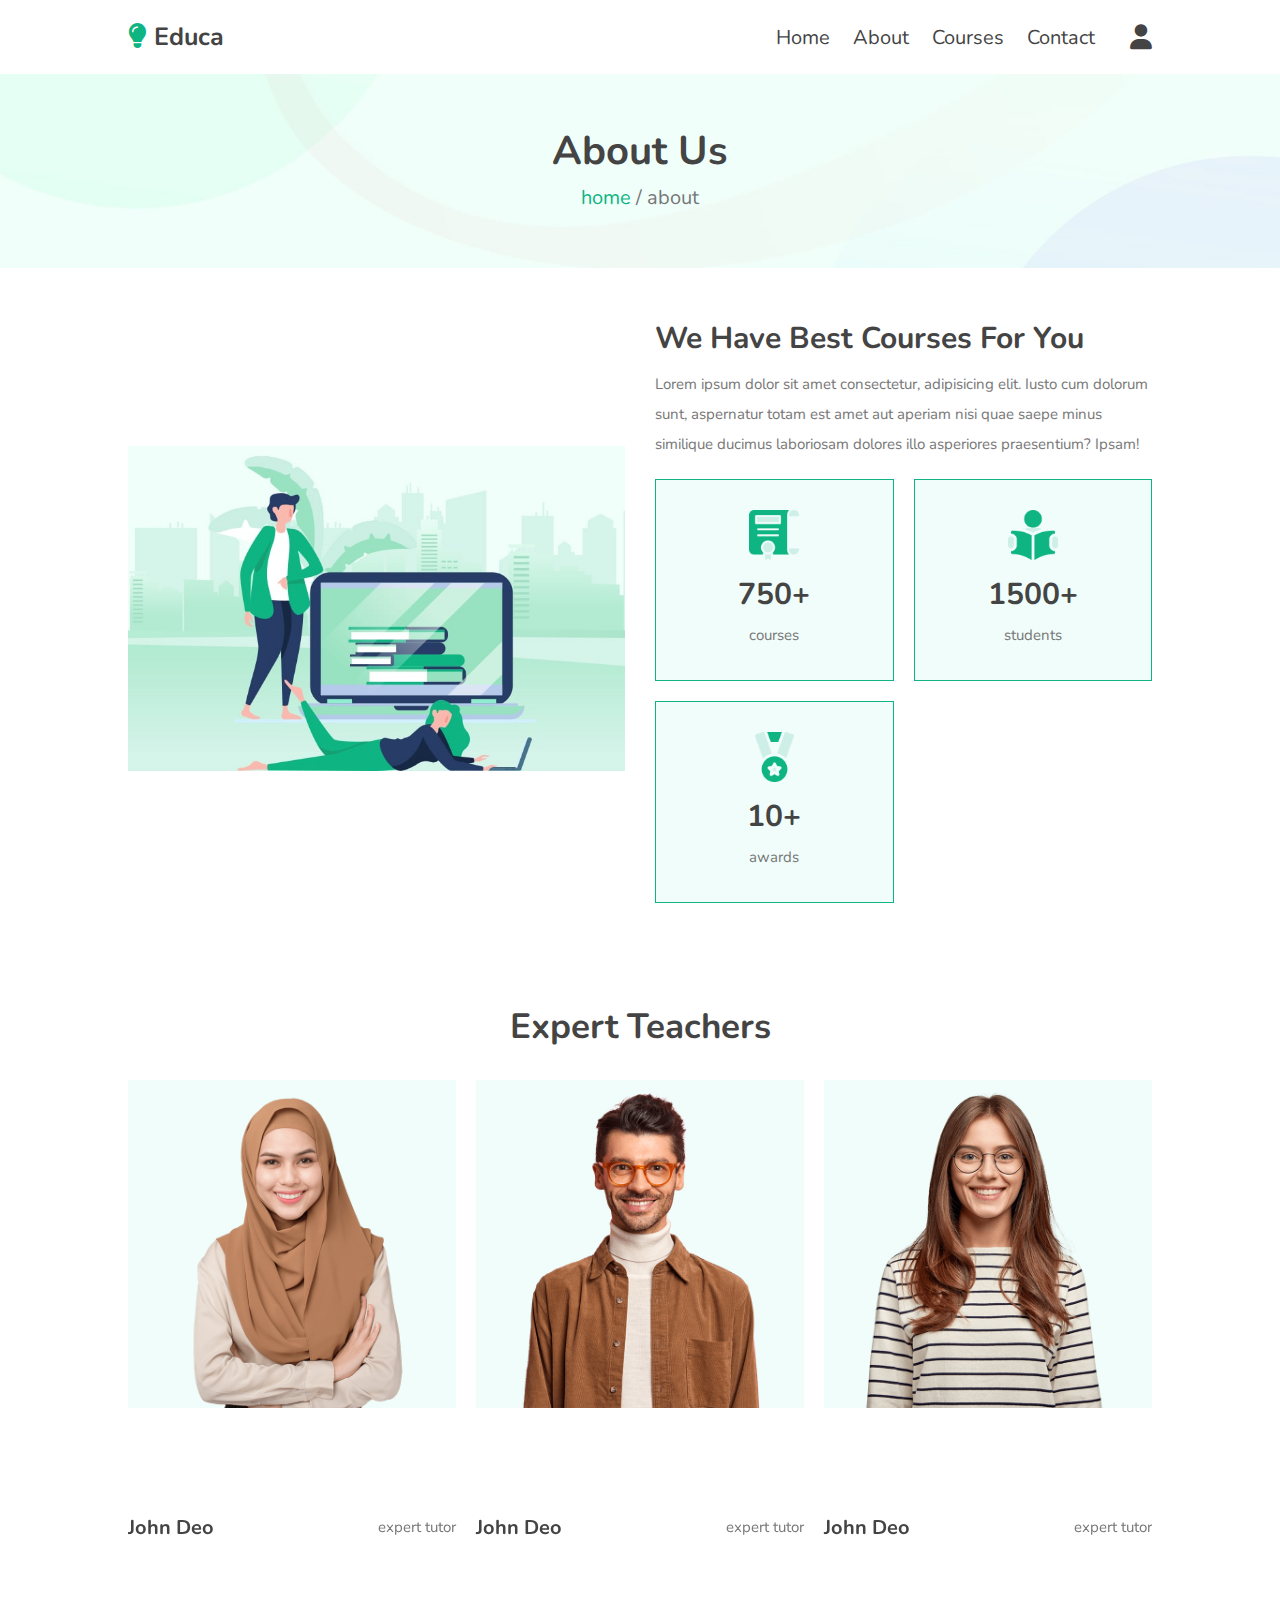
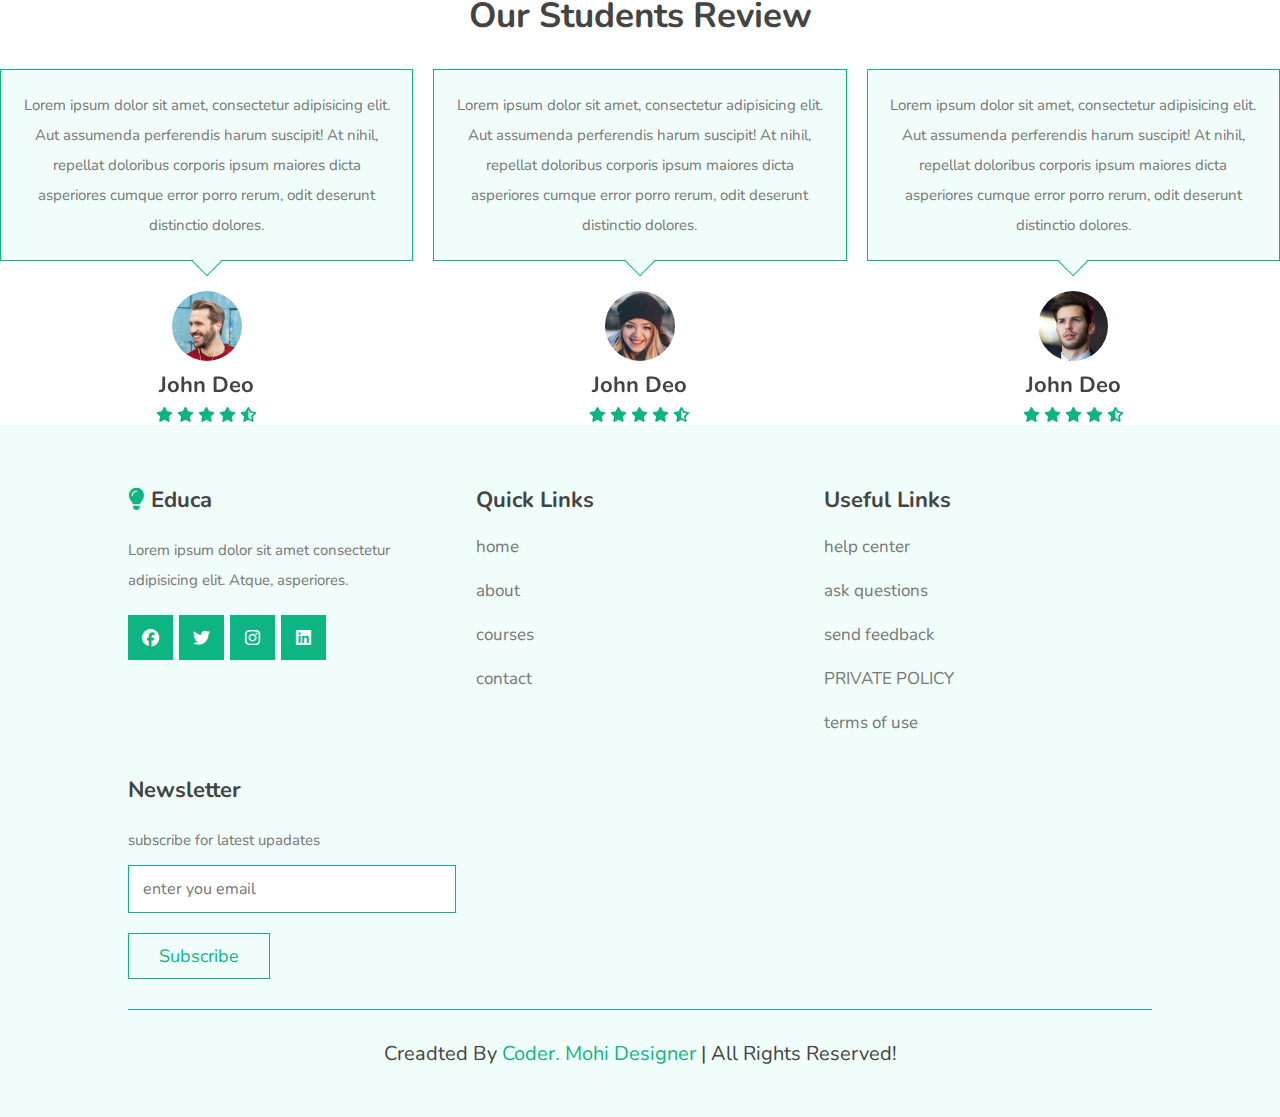
==== about.html @ 95755ebb "first upload" ====
<!DOCTYPE html>
<html lang="en">
<head>
    <meta charset="UTF-8">
    <meta http-equiv="X-UA-Compatible" content="IE=edge">
    <meta name="viewport" content="width=device-width, initial-scale=1.0">
    <title>About</title>

    <!-- Font awesome -->
 <link rel="stylesheet" href="https://cdnjs.cloudflare.com/ajax/libs/font-awesome/6.2.0/css/all.min.css">

      <!-- swiper css link -->
      <link rel="stylesheet" href="https://cdn.jsdelivr.net/npm/swiper@8/swiper-bundle.min.css">
    <!-- folder css -->
    <link rel="stylesheet" href="./css/style.css">
</head>
<body>


    <!-- header section starts -->
    <header class="header">
        <a href="#" class="logo" > <i class="fas fa-lightbulb"></i> educa</a>

        <nav class="navbar">
            <div id="close-navbar"  class="fas fa-times"></div>
            <a href="index.html">home</a>
            <a href="about.html">about</a>
            <a href="courses.html">courses</a>
            <a href="contact.html">contact</a>
        </nav>

            <div class="icons">
                <div id="menu-btn" class="fas fa-bars"></div>
                <div id="account-btn" class="fas fa-user"></div>
            </div>
    </header>


        <!-- account form section starts -->


        <div class="account-form">
            <div id="close-form" class="fas fa-times"></div>
                <div class="buttons">
            <span class="btn active login-btn">login</span>
            <span class="btn register-btn">register</span>

            <form class="login-form active" action="">
            <h3>login now</h3>
            <input type="email" placeholder="enter your email " class="box">
            <input type="password" placeholder="enter your password " class="box">
            <div class="flex">
                <input type="checkbox" name="" id="remember-me">
                <label for="remember-me">remember me</label>
                <a href="#">forgot password?</a>
            </div>
            <input type="submit" value="login now" class="btn">
        </form>

        <form class="register-form" action="">
            <h3>register now</h3>
            <input type="email" placeholder="enter your email " class="box">
            <input type="password" placeholder="enter your password " class="box">
            <input type="password" placeholder="confirm your password " class="box">
            <input type="submit" value="register now" class="btn">
        </form>
        </div>
        </div>

    <!-- account form section end -->
    <!-- header section end -->


        <section class="heading-link">
            <h3>about us</h3>
            <p><a href="index.html">home</a> / about</p>
        </section>


        <!-- about section starts  -->


        <section class="about">

            <div class="image">
                <img src="images/about-img.jpg" alt="">
            </div>

            <div class="content">
                <h3 class="about-title">we have best courses for you </h3>
                <p>Lorem ipsum dolor sit amet consectetur, adipisicing elit. Iusto cum dolorum sunt, aspernatur
             totam est amet aut aperiam nisi quae saepe minus similique ducimus laboriosam dolores illo asperiores praesentium? Ipsam!</p>
             <div class="icons-container">
                <div class="icons">
                    <img src="images/about-icon-1.png" alt="">
                    <h3>750+</h3>
                    <span>courses</span>
                </div>
                <div class="icons">
                    <img src="images/about-icon-2.png" alt="">
                    <h3>1500+</h3>
                    <span>students</span>
                    
                </div>
                <div class="icons">
                    <img src="images/about-icon-3.png" alt="">
                    <h3>10+</h3>
                    <span>awards</span>
                </div>
             </div>
            </div>
        </section>
        <!-- about section end -->

        <!--teachers section start -->


        <section class="teachers">

            <h1 class="heading"> expert teachers</h1>
            
            <div class="swiper teachers-slider">

                <div class="swiper-wrapper">
                <div class="swiper-slide slide">
                    <div class="image">
                        <img src="images/teacher-1.png" alt="">

                        <div class="share">
                            <a href="#" class="fab fa-facebook"></a>
                            <a href="#" class="fab fa-twitter"></a>
                            <a href="#" class="fab fa-instagram"></a>
                            <a href="#" class="fab fa-linkedin"></a>
                        </div>
                    </div>
                    <div class="content">
                        <h3>john deo</h3>
                        <span>expert tutor</span>
                    </div>
                </div>
                <div class="swiper-slide slide">
                    <div class="image">
                        <img src="images/teacher-2.png" alt="">

                        <div class="share">
                            <a href="#" class="fab fa-facebook"></a>
                            <a href="#" class="fab fa-twitter"></a>
                            <a href="#" class="fab fa-instagram"></a>
                            <a href="#" class="fab fa-linkedin"></a>
                        </div>
                    </div>
                    <div class="content">
                        <h3>john deo</h3>
                        <span>expert tutor</span>
                    </div>
                </div>
                <div class="swiper-slide slide">
                    <div class="image">
                        <img src="images/teacher-3.png" alt="">

                        <div class="share">
                            <a href="#" class="fab fa-facebook"></a>
                            <a href="#" class="fab fa-twitter"></a>
                            <a href="#" class="fab fa-instagram"></a>
                            <a href="#" class="fab fa-linkedin"></a>
                        </div>
                    </div>
                    <div class="content">
                        <h3>john deo</h3>
                        <span>expert tutor</span>
                    </div>
                </div>
                <div class="swiper-slide slide">
                    <div class="image">
                        <img src="images/teacher-4.png" alt="">

                        <div class="share">
                            <a href="#" class="fab fa-facebook"></a>
                            <a href="#" class="fab fa-twitter"></a>
                            <a href="#" class="fab fa-instagram"></a>
                            <a href="#" class="fab fa-linkedin"></a>
                        </div>
                    </div>
                    <div class="content">
                        <h3>john deo</h3>
                        <span>expert tutor</span>
                    </div>
                </div>
                <div class="swiper-slide slide">
                    <div class="image">
                        <img src="images/teacher-5.png" alt="">

                        <div class="share">
                            <a href="#" class="fab fa-facebook"></a>
                            <a href="#" class="fab fa-twitter"></a>
                            <a href="#" class="fab fa-instagram"></a>
                            <a href="#" class="fab fa-linkedin"></a>
                        </div>
                    </div>
                    <div class="content">
                        <h3>john deo</h3>
                        <span>expert tutor</span>
                    </div>
                </div>
                <div class="swiper-slide slide">
                    <div class="image">
                        <img src="images/teacher-6.png" alt="">

                        <div class="share">
                            <a href="#" class="fab fa-facebook"></a>
                            <a href="#" class="fab fa-twitter"></a>
                            <a href="#" class="fab fa-instagram"></a>
                            <a href="#" class="fab fa-linkedin"></a>
                        </div>
                    </div>
                    <div class="content">
                        <h3>john deo</h3>
                        <span>expert tutor</span>
                    </div>
                </div>
            </div>
            </div>
    </section>
        <!-- teachers section end -->


<!-- students reviwes section start -->

    <div class="reviews">
        <h1 class="heading">our students review</h1>

                <div class="swiper reviews-slider">

                    <div class="swiper-wrapper">

                        <div class="swiper-slide slide">

                            <p>Lorem ipsum dolor sit amet, consectetur adipisicing elit. Aut assumenda perferendis harum suscipit! At nihil, repellat doloribus corporis ipsum maiores dicta asperiores cumque error porro rerum,
                         odit deserunt distinctio dolores.</p>
                         <img src="images/pic-1.png" alt="">
                         <h3>john deo</h3>
                         <div class="stars">
                            <i class="fas fa-star"></i>
                            <i class="fas fa-star"></i>
                            <i class="fas fa-star"></i>
                            <i class="fas fa-star"></i>
                            <i class="fas fa-star-half-alt"></i>
                         </div>
                        </div>
                        <div class="swiper-slide slide">

                            <p>Lorem ipsum dolor sit amet, consectetur adipisicing elit. Aut assumenda perferendis harum suscipit! At nihil, repellat doloribus corporis ipsum maiores dicta asperiores cumque error porro rerum,
                         odit deserunt distinctio dolores.</p>
                         <img src="images/pic-2.png" alt="">
                         <h3>john deo</h3>
                         <div class="stars">
                            <i class="fas fa-star"></i>
                            <i class="fas fa-star"></i>
                            <i class="fas fa-star"></i>
                            <i class="fas fa-star"></i>
                            <i class="fas fa-star-half-alt"></i>
                         </div>
                        </div>

                        <div class="swiper-slide slide">

                            <p>Lorem ipsum dolor sit amet, consectetur adipisicing elit. Aut assumenda perferendis harum suscipit! At nihil, repellat doloribus corporis ipsum maiores dicta asperiores cumque error porro rerum,
                         odit deserunt distinctio dolores.</p>
                         <img src="images/pic-3.png" alt="">
                         <h3>john deo</h3>
                         <div class="stars">
                            <i class="fas fa-star"></i>
                            <i class="fas fa-star"></i>
                            <i class="fas fa-star"></i>
                            <i class="fas fa-star"></i>
                            <i class="fas fa-star-half-alt"></i>
                         </div>
                        </div>

                        <div class="swiper-slide slide">

                            <p>Lorem ipsum dolor sit amet, consectetur adipisicing elit. Aut assumenda perferendis harum suscipit! At nihil, repellat doloribus corporis ipsum maiores dicta asperiores cumque error porro rerum,
                         odit deserunt distinctio dolores.</p>
                         <img src="images/pic-4.png" alt="">
                         <h3>john deo</h3>
                         <div class="stars">
                            <i class="fas fa-star"></i>
                            <i class="fas fa-star"></i>
                            <i class="fas fa-star"></i>
                            <i class="fas fa-star"></i>
                            <i class="fas fa-star-half-alt"></i>
                         </div>
                        </div>

                        <div class="swiper-slide slide">

                            <p>Lorem ipsum dolor sit amet, consectetur adipisicing elit. Aut assumenda perferendis harum suscipit! At nihil, repellat doloribus corporis ipsum maiores dicta asperiores cumque error porro rerum,
                         odit deserunt distinctio dolores.</p>
                         <img src="images/pic-5.png" alt="">
                         <h3>john deo</h3>
                         <div class="stars">
                            <i class="fas fa-star"></i>
                            <i class="fas fa-star"></i>
                            <i class="fas fa-star"></i>
                            <i class="fas fa-star"></i>
                            <i class="fas fa-star-half-alt"></i>
                         </div>
                        </div>

                        <div class="swiper-slide slide">

                            <p>Lorem ipsum dolor sit amet, consectetur adipisicing elit. Aut assumenda perferendis harum suscipit! At nihil, repellat doloribus corporis ipsum maiores dicta asperiores cumque error porro rerum,
                         odit deserunt distinctio dolores.</p>
                         <img src="images/pic-6.png" alt="">
                         <h3>john deo</h3>
                         <div class="stars">
                            <i class="fas fa-star"></i>
                            <i class="fas fa-star"></i>
                            <i class="fas fa-star"></i>
                            <i class="fas fa-star"></i>
                            <i class="fas fa-star-half-alt"></i>
                         </div>
                        </div>
                    </div>
                </div>
    </div>
<!-- students reviwes section end -->






<!-- footer section starts -->

        <section class="footer">
            <div class="box-container">

                <div class="box">
                    <h3> <i class="fas fa-lightbulb"></i> educa</h3>
                    <p>Lorem ipsum dolor sit amet consectetur adipisicing elit. Atque, asperiores.</p>
                    <div class="share">
                        <a href="#" class="fab fa-facebook"></a>
                        <a href="#" class="fab fa-twitter"></a>
                        <a href="#" class="fab fa-instagram"></a>
                        <a href="#" class="fab fa-linkedin"></a>
                    </div>
                </div>
                <div class="box">
                    <h3>quick links</h3>
                    <a href="index.html" class="link">home</a>
                    <a href="about.html" class="link">about</a>
                    <a href="courses.html" class="link">courses</a>
                    <a href="contact.html" class="link">contact</a>
                </div>
                <div class="box">
                    <h3>useful links</h3>
                    <a href="#" class="link">help center</a>
                    <a href="#" class="link">ask questions</a>
                    <a href="#" class="link">send feedback</a>
                    <a href="#" class="link">PRIVATE POLICY</a>
                    <a href="#" class="link">terms of use</a>
                </div>
                <div class="box">
                    <h3>newsletter</h3>
                    <p>subscribe for latest upadates</p>
                    <form action=""></form>
                    <input type="email" name="" id="" placeholder="enter you email" class="email">
                    <input type="submit" value="subscribe" class="btn">
                </div>
            </div>

            <div class="credit">creadted by <span>Coder. mohi designer</span> | all rights reserved! </div>
        </section>
<!-- footer section end -->






 <!-- swiper link -->
        <script src="https://cdn.jsdelivr.net/npm/swiper@8/swiper-bundle.min.js"></script>
    <!-- js folder  -->
    <script src="./js/script.js"></script>
</body>
</html>
---- css/style.css ----
@import url("https://fonts.googleapis.com/css2?family=Nunito:wght@200;300;400;500;600&display=swap");
* {
  font-family: "Nunito", sans-serif;
  margin: 0;
  padding: 0;
  box-sizing: border-box;
  outline: none;
  border: none;
  text-decoration: none;
  transition: all 0.2s linear;
}

img {
  user-select: none;
}

html {
  font-size: 62.5%;
  overflow-x: hidden;
}
html::-webkit-scrollbar {
  width: 1rem;
}
html::-webkit-scrollbar-track {
  background: transparent;
}
html::-webkit-scrollbar-thumb {
  background: #0eb582;
}

section {
  padding: 5rem 10%;
}

.heading-link {
  text-align: center;
  background: url(../images/heading-bg.jpg) no-repeat;
  background-size: cover;
  background-position: center;
}
.heading-link h3 {
  font-size: 4rem;
  text-transform: capitalize;
  color: #444;
}
.heading-link p {
  font-size: 2rem;
  line-height: 2;
  color: #777;
}
.heading-link p a {
  color: #0eb582;
}
.heading-link p a:hover {
  text-decoration: underline;
}

.heading {
  text-align: center;
  margin-bottom: 3rem;
  font-size: 3.5rem;
  text-transform: capitalize;
  color: #444;
}

.btn {
  display: inline-block;
  margin-top: 1rem;
  padding: 1rem 3rem;
  font-size: 1.8rem;
  border: 0.1rem solid #0eb582;
  background: #f0fdfa;
  color: #0eb582;
  cursor: pointer;
  text-transform: capitalize;
}
.btn:hover {
  background: #0eb582;
  color: #fff;
}

.header {
  position: static;
  top: 0;
  left: 0;
  right: 0;
  background: #fff;
  box-shadow: 0 0.5rem 1rem rgba(0, 0, 0, 0.1);
  padding: 2rem 10%;
  display: flex;
  align-items: center;
  z-index: 1000;
}
.header .logo {
  margin-right: auto;
  font-size: 2.5rem;
  text-transform: capitalize;
  color: #444;
  font-weight: bolder;
}
.header .logo i {
  color: #0eb582;
}
.header .navbar {
  position: relative;
}
.header .navbar #close-navbar {
  position: absolute;
  top: 1.5rem;
  right: 2rem;
  font-size: 4rem;
  cursor: pointer;
  color: #444;
  display: none;
}
.header .navbar #close-navbar:hover {
  transform: rotate(90deg);
}
.header .navbar a {
  margin-right: 2rem;
  font-size: 2rem;
  text-transform: capitalize;
  color: #444;
}
.header .navbar a:hover {
  color: #0eb582;
}
.header .icons div {
  cursor: pointer;
  font-size: 2.5rem;
  color: #444;
  margin-left: 1.5rem;
}
.header .icons div:hover {
  color: #0eb582;
}
.header #menu-btn {
  display: none;
}

.account-form {
  position: fixed;
  top: 0;
  right: -105%;
  width: 35rem;
  background: #fff;
  display: flex;
  flex-flow: column;
  gap: 2rem;
  justify-content: center;
  height: 100%;
  z-index: 1200;
  padding: 2rem;
  text-align: center;
}
.account-form.active {
  right: 0;
  box-shadow: 0 0 0 100vh rgba(0, 0, 0, 0.8);
}
.account-form #close-form {
  position: absolute;
  top: 1.5rem;
  right: 2.5rem;
  font-size: 4rem;
  cursor: pointer;
  color: #444;
}
.account-form #close-form:hover {
  transform: rotate(90deg);
}
.account-form form {
  border: 0.1rem solid #0eb582;
  padding: 2rem;
  display: none;
}
.account-form form.active {
  display: block;
}
.account-form form h3 {
  font-size: 2.5rem;
  text-transform: capitalize;
  color: #444;
  padding-bottom: 0.5rem;
  text-transform: uppercase;
}
.account-form form .box {
  width: 100%;
  padding: 1.2rem 1.4rem;
  border: 0.1rem solid #0eb582;
  font-size: 1.6rem;
  margin: 0.7rem 0;
}
.account-form form .flex {
  padding: 1rem 0;
  display: flex;
  align-items: center;
  gap: 0.5rem;
}
.account-form form .flex label {
  font-size: 1.5rem;
  color: #777;
  cursor: pointer;
}
.account-form form .flex a {
  font-size: 1.5rem;
  color: #777;
  margin-left: auto;
}
.account-form form .flex a:hover {
  text-decoration: underline;
  color: #0eb582;
}
.account-form form .btn {
  width: 100%;
}
.account-form .buttons .btn {
  margin: 0 0.5rem;
  margin-bottom: 2rem;
}
.account-form .buttons .btn.active {
  background: #0eb582;
  color: #fff;
}

.home {
  padding: 0;
}
.home .slide {
  display: flex;
  align-items: center;
  height: 60rem;
  background-size: cover !important;
  background-position: center !important;
}
.home .slide .content {
  width: 50rem;
}
.home .slide .content h3 {
  font-size: 5rem;
  text-transform: capitalize;
  color: #444;
  color: #fff;
}
.home .slide .content p {
  font-size: 1.6rem;
  line-height: 2;
  color: #777;
  color: #eee;
  padding: 1rem 0;
}

.swiper-pagination-bullet-active {
  background: #0eb582;
}

.subject .box-container {
  display: grid;
  grid-template-columns: repeat(auto-fit, minmax(16rem, 1fr));
  gap: 2rem;
}
.subject .box-container .box {
  padding: 3rem 2rem;
  text-align: center;
  border: 0.1rem solid #0eb582;
  background: #f0fdfa;
  cursor: pointer;
}
.subject .box-container .box:hover {
  background: #0eb582;
}
.subject .box-container .box:hover h3 {
  color: #fff;
}
.subject .box-container .box:hover p {
  color: #eee;
}
.subject .box-container .box img {
  height: 10rem;
  margin-bottom: 0.7rem;
}
.subject .box-container .box h3 {
  font-size: 1.7rem;
  text-transform: capitalize;
  color: #444;
  padding: 0.5rem 0;
}
.subject .box-container .box p {
  font-size: 1.5rem;
  line-height: 2;
  color: #777;
}

.home-courses .slide {
  text-align: center;
  position: relative;
  background: #f0fdfa;
  overflow: hidden;
}
.home-courses .slide:hover .content {
  bottom: 0;
}
.home-courses .slide .image {
  padding: 2rem;
}
.home-courses .slide .image img {
  width: 100%;
  margin-bottom: 1.5rem;
}
.home-courses .slide .image h3 {
  font-size: 2rem;
  text-transform: capitalize;
  color: #444;
}
.home-courses .slide .content {
  position: absolute;
  bottom: -100%;
  right: 0;
  left: 0;
  background: #0eb582;
  padding: 2rem 3rem;
}
.home-courses .slide .content h3 {
  font-size: 2rem;
  text-transform: capitalize;
  color: #444;
  color: #fff;
}
.home-courses .slide .content p {
  padding: 1rem 0;
  font-size: 1.5rem;
  line-height: 2;
  color: #777;
  color: #eee;
}
.home-courses .slide .content .btn:hover {
  background: #444;
}

.about {
  display: flex;
  align-items: center;
  flex-wrap: wrap;
  gap: 3rem;
}
.about .image {
  flex: 1 1 40rem;
}
.about .image img {
  width: 100%;
}
.about .content {
  flex: 1 1 40rem;
}
.about .content .about-title {
  font-size: 3rem;
  text-transform: capitalize;
  color: #444;
}
.about .content p {
  font-size: 1.5rem;
  line-height: 2;
  color: #777;
  padding: 1rem 0;
}
.about .content .icons-container {
  margin-top: 1rem;
  display: grid;
  grid-template-columns: repeat(auto-fit, minmax(16rem, 1fr));
  gap: 2rem;
}
.about .content .icons-container .icons {
  text-align: center;
  border: 0.1rem solid #0eb582;
  background: #f0fdfa;
  padding: 3rem 2rem;
}
.about .content .icons-container .icons img {
  height: 5rem;
  margin-bottom: 0.5rem;
}
.about .content .icons-container .icons h3 {
  padding: 0.5rem 0;
  font-size: 3rem;
  text-transform: capitalize;
  color: #444;
}
.about .content .icons-container .icons span {
  font-size: 1.5rem;
  line-height: 2;
  color: #777;
}

.teachers .slide {
  text-align: center;
}
.teachers .slide:hover .image img {
  background: #0eb582;
}
.teachers .slide:hover .image .share {
  bottom: 0;
}
.teachers .slide .image {
  position: relative;
  overflow: hidden;
}
.teachers .slide .image img {
  background: #f0fdfa;
  width: 100%;
}
.teachers .slide .image .share {
  position: relative;
  bottom: -10rem;
  left: 0;
  right: 0;
  background: rgba(0, 0, 0, 0.8);
  padding: 3rem;
}
.teachers .slide .image .share a {
  font-size: 3rem;
  margin: 0 1rem;
  color: #fff;
}
.teachers .slide .image .share a:hover {
  color: #0eb582;
}
.teachers .slide .content {
  display: flex;
  padding-top: 1rem;
  align-items: center;
  justify-content: space-between;
}
.teachers .slide .content h3 {
  font-size: 2rem;
  text-transform: capitalize;
  color: #444;
}
.teachers .slide .content span {
  font-size: 1.5rem;
  line-height: 2;
  color: #777;
}

.reviews .slide {
  text-align: center;
}
.reviews .slide p {
  font-size: 1.5rem;
  line-height: 2;
  color: #777;
  position: relative;
  background: #f0fdfa;
  border: 0.1rem solid #0eb582;
  margin-bottom: 3rem;
  padding: 2rem;
}
.reviews .slide p::before {
  content: "";
  position: absolute;
  bottom: -1.2rem;
  left: 50%;
  transform: translateX(-50%) rotate(45deg);
  background: #f0fdfa;
  border-bottom: 0.1rem solid #0eb582;
  border-right: 0.1rem solid #0eb582;
  height: 2rem;
  width: 2rem;
}
.reviews .slide img {
  height: 7rem;
  width: 7rem;
  border-radius: 50%;
}
.reviews .slide h3 {
  font-size: 2.2rem;
  text-transform: capitalize;
  color: #444;
  padding: 0.5rem 0;
}
.reviews .slide .stars {
  font-size: 1.5rem;
  color: #0eb582;
}

.courses .box-container {
  display: grid;
  grid-template-columns: repeat(auto-fit, minmax(30rem, 1fr));
  gap: 2rem;
}
.courses .box-container .box:HOVER .image img {
  transform: scale(1.1);
}
.courses .box-container .box.hide {
  display: none;
}
.courses .box-container .box .image {
  height: 25rem;
  overflow: hidden;
  position: relative;
}
.courses .box-container .box .image img {
  height: 100%;
  width: 100%;
  object-fit: cover;
}
.courses .box-container .box .image h3 {
  font-size: 1.5rem;
  text-transform: capitalize;
  color: #444;
  position: absolute;
  top: 1rem;
  left: 1rem;
  padding: 0.5rem 1.5rem;
  background: #fff;
}
.courses .box-container .box .content {
  padding: 2rem;
  text-align: center;
  border: 0.1rem solid #0eb582;
}
.courses .box-container .box .content h3 {
  font-size: 2rem;
  text-transform: capitalize;
  color: #444;
}
.courses .box-container .box .content p {
  padding: 1rem 0;
  font-size: 1.5rem;
  line-height: 2;
  color: #777;
}
.courses .box-container .box .content .icons {
  display: flex;
  align-items: center;
  justify-content: space-between;
  margin-top: 2rem;
  padding-top: 2rem;
  border-top: 0.1rem solid #0eb582;
}
.courses .box-container .box .content .icons span {
  font-size: 1.5rem;
  text-transform: capitalize;
  color: #444;
}
.courses .box-container .box .content .icons span i {
  color: #0eb582;
  padding-right: 0.5rem;
}
.courses .load-more {
  margin-top: 2rem;
  text-align: center;
}

.contact .icons-container {
  margin-bottom: 3rem;
  display: grid;
  grid-template-columns: repeat(auto-fit, minmax(25rem, 1fr));
  gap: 2rem;
}
.contact .icons-container .icons {
  text-align: center;
  padding: 3rem 2rem;
  border: 0.1rem solid #0eb582;
  background: #f0fdfa;
}
.contact .icons-container .icons i {
  height: 6rem;
  width: 6rem;
  line-height: 6rem;
  font-size: 2rem;
  border-radius: 50%;
  margin-bottom: 0.5rem;
  color: #fff;
  background: #0eb582;
}
.contact .icons-container .icons h3 {
  font-size: 2rem;
  text-transform: capitalize;
  color: #444;
  padding: 0.5rem 0;
}
.contact .icons-container .icons p {
  font-size: 1.5rem;
  line-height: 2;
  color: #777;
}
.contact .row {
  display: flex;
  align-items: center;
  flex-wrap: wrap;
  gap: 2rem;
}
.contact .row .image {
  flex: 1 1 40rem;
}
.contact .row .image img {
  width: 100%;
}
.contact .row form {
  flex: 1 1 40rem;
  border: 0.1rem solid #0eb582;
  padding: 2rem;
}
.contact .row form h3 {
  font-size: 2.5rem;
  text-transform: capitalize;
  color: #444;
  padding-bottom: 1rem;
}
.contact .row form .box {
  width: 100%;
  padding: 1.2rem 1.4rem;
  border: 0.1rem solid #0eb582;
  font-size: 1.6rem;
  margin: 0.7rem 0;
}
.contact .row form .box:focus {
  background: #0eb582;
  color: #fff;
}
.contact .row form .box:focus::placeholder {
  color: #eee;
}
.contact .row form textarea {
  height: 15rem;
  resize: none;
}

.faq .accordion-container {
  display: flex;
  flex-wrap: wrap;
  gap: 2rem;
  align-items: center;
}
.faq .accordion-container .accordion {
  flex: 1 1 40rem;
  border: 0.1rem solid #0eb582;
}
.faq .accordion-container .accordion.active .accordion-heading {
  background: #0eb582;
}
.faq .accordion-container .accordion.active .accordion-heading h3 {
  color: #fff;
}
.faq .accordion-container .accordion.active .accordion-heading i {
  color: #fff;
  transform: rotate(180deg);
}
.faq .accordion-container .accordion.active .accordion-content {
  display: block;
}
.faq .accordion-container .accordion .accordion-heading {
  display: flex;
  align-items: center;
  justify-content: space-between;
  gap: 1rem;
  cursor: pointer;
  padding: 1.5rem;
}
.faq .accordion-container .accordion .accordion-heading h3 {
  font-size: 2rem;
  text-transform: capitalize;
  color: #444;
}
.faq .accordion-container .accordion .accordion-heading i {
  font-size: 2rem;
  color: #0eb582;
}
.faq .accordion-container .accordion .accordion-content {
  pad: 1.5rem;
  font-size: 1.5rem;
  line-height: 2;
  color: #777;
  border-top: 0.1rem solid #0eb582;
  display: none;
}

.logo-container {
  text-align: center;
  cursor: pointer;
}
.logo-container img {
  height: 10rem;
  pointer-events: none;
}

.footer {
  background: #f0fdfa;
}
.footer .box-container {
  display: grid;
  grid-template-columns: repeat(auto-fit, minmax(25rem, 1fr));
  gap: 2rem;
}
.footer .box-container .box h3 {
  font-size: 2.2rem;
  text-transform: capitalize;
  color: #444;
  padding: 1rem 0;
}
.footer .box-container .box h3 i {
  color: #0eb582;
}
.footer .box-container .box .share {
  margin-top: 1rem;
}
.footer .box-container .box .share a {
  height: 4.5rem;
  width: 4.5rem;
  line-height: 4.5rem;
  font-size: 1.7rem;
  background-color: #0eb582;
  color: #fff;
  margin-right: 0.3rem;
  text-align: center;
}
.footer .box-container .box .share a:hover {
  background-color: #444;
}
.footer .box-container .box .link {
  font-size: 1.7rem;
  line-height: 2;
  color: #777;
  padding: 0.5rem 0;
  display: block;
}
.footer .box-container .box .link:hover {
  color: #0eb582;
  text-decoration: underline;
}
.footer .box-container .box p {
  font-size: 1.5rem;
  line-height: 2;
  color: #777;
  padding: 1rem 0;
}
.footer .box-container .box .email {
  width: 100%;
  padding: 1.2rem 1.4rem;
  font-size: 1.6rem;
  border: 0.1rem solid #0eb582;
  margin-bottom: 1rem;
}
.footer .credit {
  text-align: center;
  margin-top: 3rem;
  padding-top: 3rem;
  font-size: 2rem;
  text-transform: capitalize;
  color: #444;
  border-top: 0.1rem solid #0eb582;
}
.footer .credit span {
  color: #0eb582;
}

@media (max-width: 1200px) {
  .header {
    padding: 2rem 5%;
  }
  section {
    padding: 2rem 5%;
  }
}
@media (max-width: 991px) {
  html {
    font-size: 55%;
  }
  .header {
    padding: 2rem;
  }
  section {
    padding: 23rem 2rem;
  }
}
@media (max-width: 768px) {
  .header #menu-btn {
    display: inline-block;
  }
  .header .navbar {
    position: fixed;
    top: 0;
    right: -105%;
    width: 30rem;
    background: #fff;
    height: 100%;
    display: flex;
    flex-flow: column;
    justify-content: center;
    z-index: 1200;
  }
  .header .navbar #close-navbar {
    display: block;
  }
  .header .navbar.active {
    box-shadow: 0 0 0 100vh rgba(0, 0, 0, 0.8);
    right: 0;
  }
  .header .navbar a {
    display: block;
    margin: 1rem 0;
    text-align: center;
    font-size: 3rem;
  }
  .home .slide .content h3 {
    font-size: 3rem;
  }
}
@media (max-width: 450px) {
  html {
    font-size: 50%;
  }
  .heading {
    font-size: 3rem;
  }
  .about .content .about-title {
    font-size: 4rem;
  }
}

/*# sourceMappingURL=style.css.map */
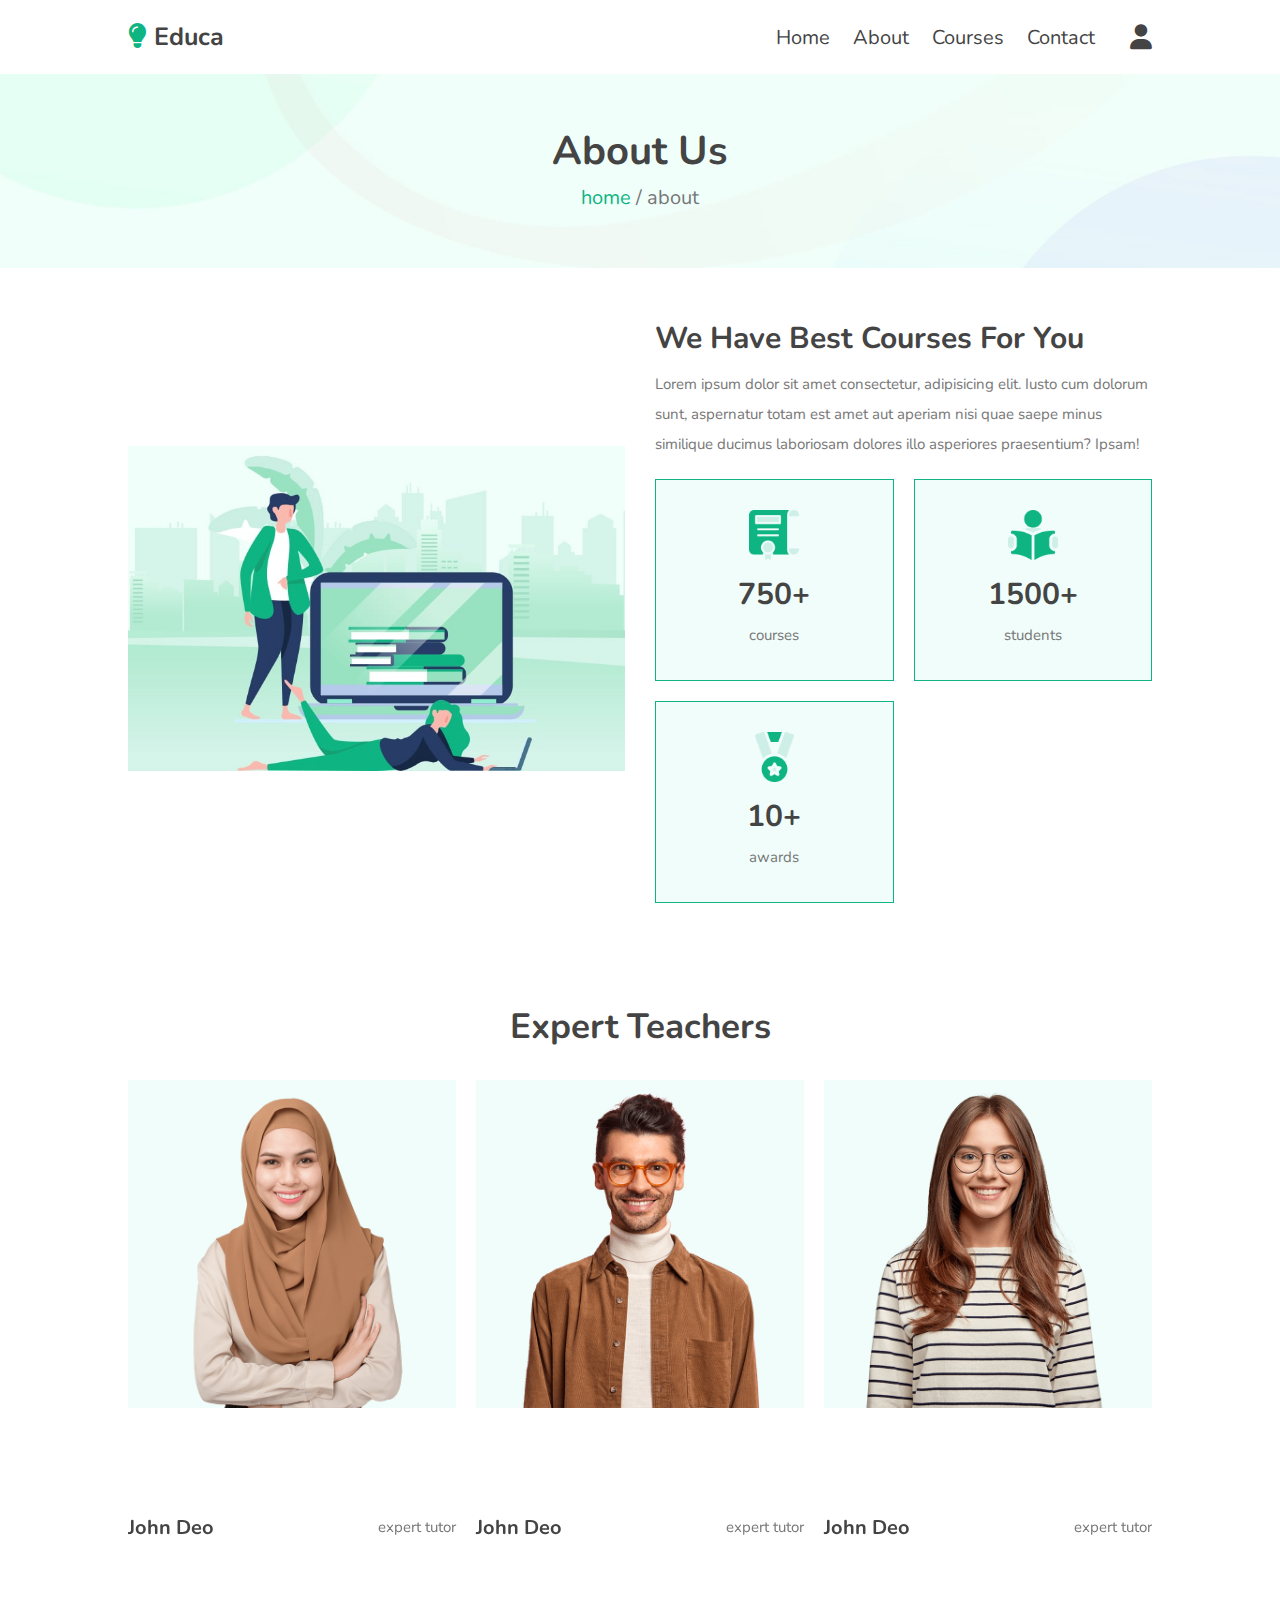
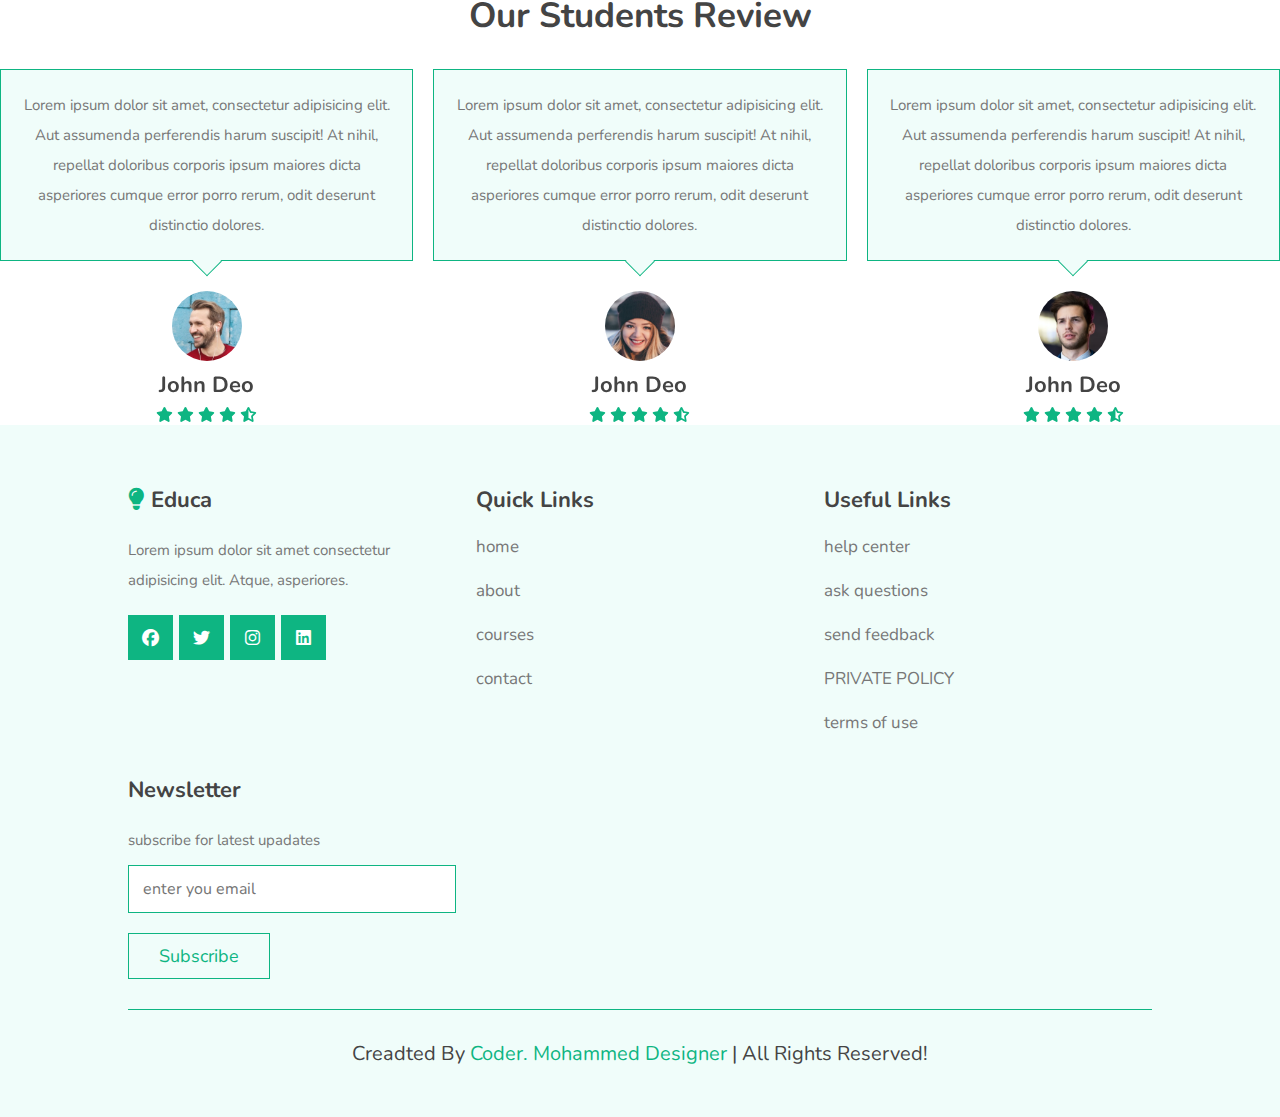
==== commit 4fbf2dd4: "edit footer" ====
--- a/about.html
+++ b/about.html
@@ -370,7 +370,7 @@
                 </div>
             </div>
 
-            <div class="credit">creadted by <span>Coder. mohi designer</span> | all rights reserved! </div>
+            <div class="credit">creadted by <span>Coder. Mohammed designer</span> | all rights reserved! </div>
         </section>
 <!-- footer section end -->
 
